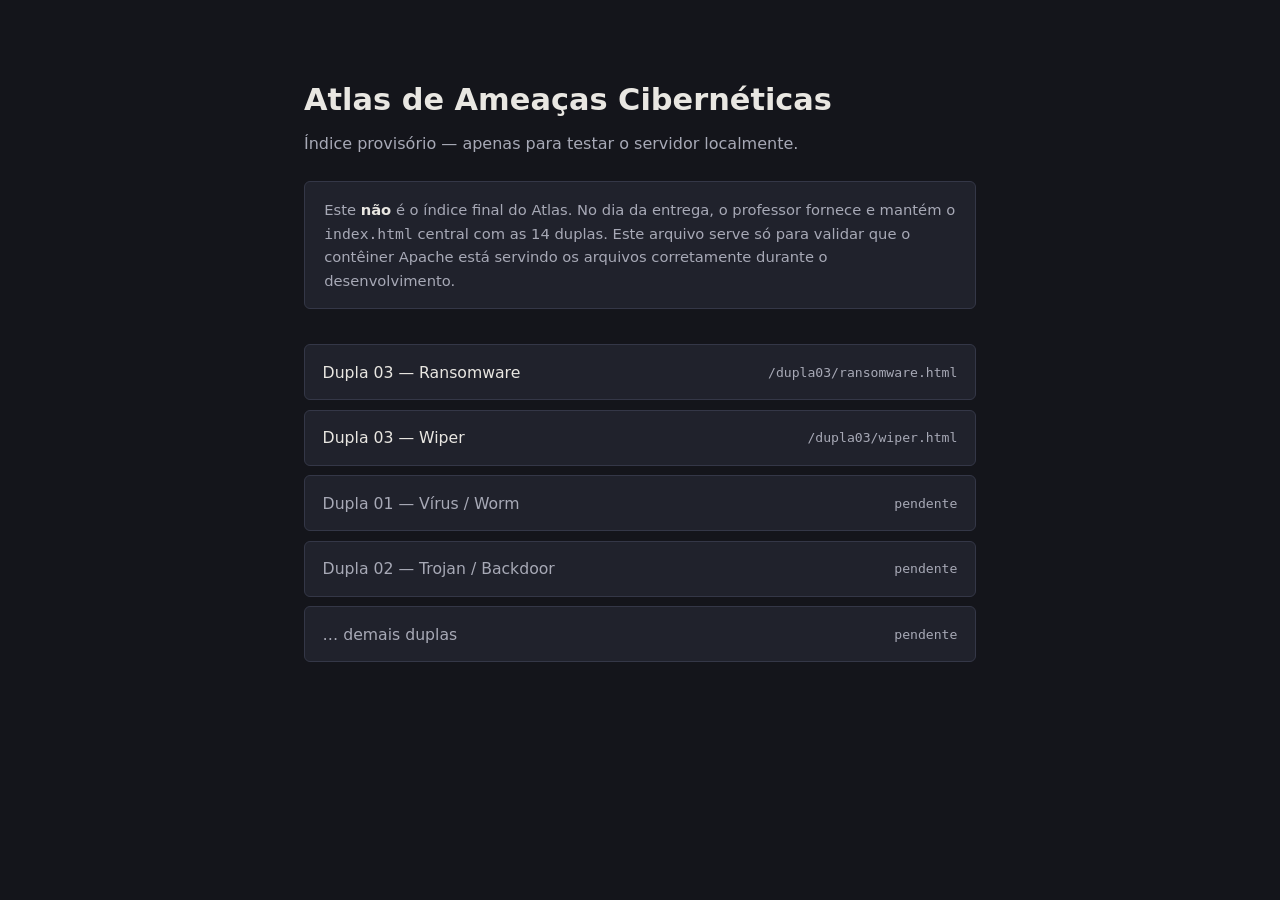
==== atlas-ameacas/index.html @ 4f17b282 "Adicao do docker file" ====
<!DOCTYPE html>
<html lang="pt-BR">
<head>
<meta charset="UTF-8">
<meta name="viewport" content="width=device-width, initial-scale=1.0">
<title>Atlas de Ameaças Cibernéticas — índice provisório</title>
<style>
  :root{--bg:#14151b;--surface:#20222c;--border:#343747;--text:#e9e7e2;--muted:#a7a9b6;--accent:#e8672f;}
  *{box-sizing:border-box;}
  body{margin:0;background:var(--bg);color:var(--text);font-family:"Segoe UI",system-ui,sans-serif;line-height:1.6;}
  .wrap{max-width:720px;margin:0 auto;padding:3.5rem 1.5rem;}
  h1{font-size:1.9rem;margin-bottom:.4rem;}
  p.lede{color:var(--muted);margin-top:0;}
  .note{
    background:var(--surface);border:1px solid var(--border);border-radius:6px;
    padding:1rem 1.2rem;font-size:.92rem;color:var(--muted);margin:1.5rem 0 2.2rem;
  }
  .note b{color:var(--text);}
  ul{list-style:none;padding:0;margin:0;display:grid;gap:.6rem;}
  li{border:1px solid var(--border);border-radius:6px;background:var(--surface);}
  li a{
    display:flex;justify-content:space-between;align-items:center;
    padding:.9rem 1.1rem;color:var(--text);text-decoration:none;font-size:.98rem;
  }
  li a:hover{border-color:var(--accent);}
  li span.tag{color:var(--muted);font-size:.82rem;font-family:monospace;}
  li.disabled a{color:var(--muted);pointer-events:none;}
</style>
</head>
<body>
  <div class="wrap">
    <h1>Atlas de Ameaças Cibernéticas</h1>
    <p class="lede">Índice provisório — apenas para testar o servidor localmente.</p>
    <div class="note">
      Este <b>não</b> é o índice final do Atlas. No dia da entrega, o professor fornece e mantém o
      <code>index.html</code> central com as 14 duplas. Este arquivo serve só para validar que o
      contêiner Apache está servindo os arquivos corretamente durante o desenvolvimento.
    </div>
    <ul>
      <li><a href="dupla03/ransomware.html">Dupla 03 — Ransomware <span class="tag">/dupla03/ransomware.html</span></a></li>
      <li><a href="dupla03/wiper.html">Dupla 03 — Wiper <span class="tag">/dupla03/wiper.html</span></a></li>
      <li class="disabled"><a href="#">Dupla 01 — Vírus / Worm <span class="tag">pendente</span></a></li>
      <li class="disabled"><a href="#">Dupla 02 — Trojan / Backdoor <span class="tag">pendente</span></a></li>
      <li class="disabled"><a href="#">… demais duplas <span class="tag">pendente</span></a></li>
    </ul>
  </div>
</body>
</html>
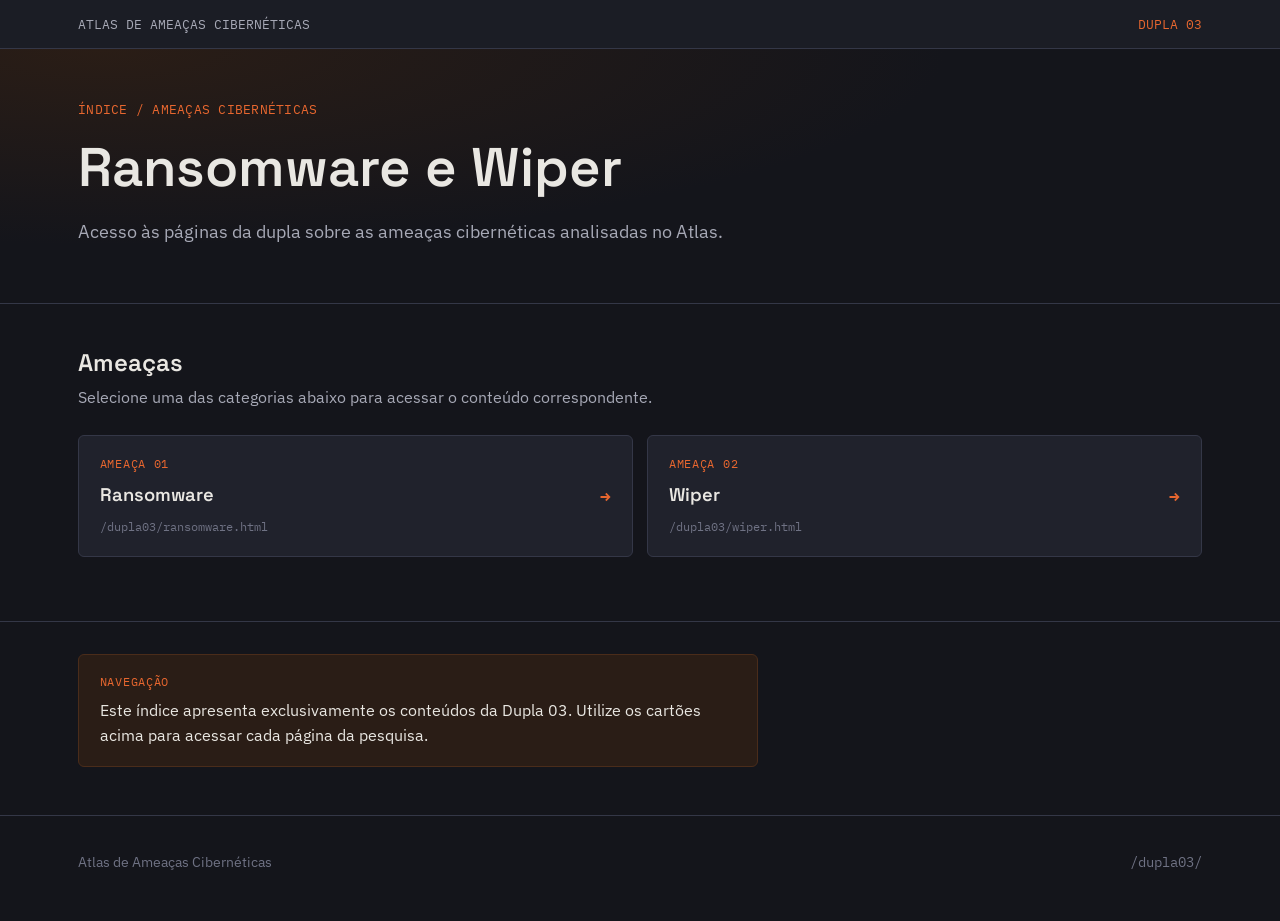
==== commit 52da7db5: "correções na paginação" ====
--- a/atlas-ameacas/index.html
+++ b/atlas-ameacas/index.html
@@ -1,48 +1,432 @@
 <!DOCTYPE html>
 <html lang="pt-BR">
+
 <head>
-<meta charset="UTF-8">
-<meta name="viewport" content="width=device-width, initial-scale=1.0">
-<title>Atlas de Ameaças Cibernéticas — índice provisório</title>
-<style>
-  :root{--bg:#14151b;--surface:#20222c;--border:#343747;--text:#e9e7e2;--muted:#a7a9b6;--accent:#e8672f;}
-  *{box-sizing:border-box;}
-  body{margin:0;background:var(--bg);color:var(--text);font-family:"Segoe UI",system-ui,sans-serif;line-height:1.6;}
-  .wrap{max-width:720px;margin:0 auto;padding:3.5rem 1.5rem;}
-  h1{font-size:1.9rem;margin-bottom:.4rem;}
-  p.lede{color:var(--muted);margin-top:0;}
-  .note{
-    background:var(--surface);border:1px solid var(--border);border-radius:6px;
-    padding:1rem 1.2rem;font-size:.92rem;color:var(--muted);margin:1.5rem 0 2.2rem;
-  }
-  .note b{color:var(--text);}
-  ul{list-style:none;padding:0;margin:0;display:grid;gap:.6rem;}
-  li{border:1px solid var(--border);border-radius:6px;background:var(--surface);}
-  li a{
-    display:flex;justify-content:space-between;align-items:center;
-    padding:.9rem 1.1rem;color:var(--text);text-decoration:none;font-size:.98rem;
-  }
-  li a:hover{border-color:var(--accent);}
-  li span.tag{color:var(--muted);font-size:.82rem;font-family:monospace;}
-  li.disabled a{color:var(--muted);pointer-events:none;}
-</style>
+  <meta charset="UTF-8">
+  <meta name="viewport" content="width=device-width, initial-scale=1.0">
+  <title>Atlas de Ameaças Cibernéticas</title>
+
+  <style>
+    @import url('https://fonts.googleapis.com/css2?family=Space+Grotesk:wght@500;600;700&family=IBM+Plex+Sans:wght@400;500;600&family=IBM+Plex+Mono:wght@400;500&display=swap');
+
+    /* ===== Tokens ===== */
+    :root {
+      --bg: #14151b;
+      --bg-raise: #1b1d25;
+      --surface: #20222c;
+      --surface-2: #262835;
+      --border: #343747;
+
+      --text: #e9e7e2;
+      --text-dim: #a7a9b6;
+      --text-faint: #6f7284;
+
+      --accent: #c2410c;
+      --accent-strong: #e8672f;
+      --accent-soft: #2a1d16;
+      --accent-line: #4a2c1a;
+
+      --font-head: "Space Grotesk", "Segoe UI Semibold", system-ui, sans-serif;
+      --font-body: "IBM Plex Sans", "Segoe UI", system-ui, sans-serif;
+      --font-mono: "IBM Plex Mono", "SFMono-Regular", Consolas, monospace;
+    }
+
+    * {
+      box-sizing: border-box;
+    }
+
+    html {
+      -webkit-text-size-adjust: 100%;
+    }
+
+    body {
+      margin: 0;
+      background: var(--bg);
+      color: var(--text);
+      font-family: var(--font-body);
+      font-size: 16px;
+      line-height: 1.6;
+      -webkit-font-smoothing: antialiased;
+    }
+
+    a {
+      color: var(--accent-strong);
+      text-decoration: none;
+    }
+
+    a:hover {
+      color: var(--text);
+    }
+
+    a:focus-visible {
+      outline: 2px solid var(--accent-strong);
+      outline-offset: 3px;
+    }
+
+    h1,
+    h2,
+    h3 {
+      font-family: var(--font-head);
+      font-weight: 600;
+      color: var(--text);
+      line-height: 1.2;
+      margin: 0;
+    }
+
+    code,
+    .mono {
+      font-family: var(--font-mono);
+    }
+
+    .wrap {
+      max-width: 1180px;
+      margin: 0 auto;
+      padding: 0 1.75rem;
+    }
+
+    /* ===== Top bar ===== */
+
+    .topbar {
+      border-bottom: 1px solid var(--border);
+      background: var(--bg-raise);
+      font-family: var(--font-mono);
+      font-size: .82rem;
+      color: var(--text-dim);
+    }
+
+    .topbar .wrap {
+      display: flex;
+      justify-content: space-between;
+      align-items: center;
+      padding-top: .85rem;
+      padding-bottom: .85rem;
+      gap: 1rem;
+      flex-wrap: wrap;
+    }
+
+    .topbar .label {
+      color: var(--text-faint);
+    }
+
+    .topbar .status {
+      color: var(--accent-strong);
+    }
+
+    /* ===== Hero ===== */
+
+    header.hero {
+      border-bottom: 1px solid var(--border);
+      padding: 3.2rem 0 2.4rem;
+
+      background:
+        radial-gradient(120% 140% at 8% 0%,
+          var(--accent-soft) 0%,
+          transparent 55%),
+        var(--bg);
+    }
+
+    .hero .kicker {
+      font-family: var(--font-mono);
+      font-size: .8rem;
+      letter-spacing: .02em;
+      color: var(--accent-strong);
+      margin-bottom: .9rem;
+    }
+
+    .hero h1 {
+      font-size: clamp(2.1rem, 4vw + .8rem, 3.4rem);
+      max-width: 16ch;
+    }
+
+    .hero .lede {
+      margin-top: 1rem;
+      max-width: 68ch;
+      font-size: 1.15rem;
+      color: var(--text-dim);
+    }
+
+    /* ===== Threat cards ===== */
+
+    .threats {
+      padding: 2.8rem 0 4rem;
+    }
+
+    .threats-header {
+      margin-bottom: 1.5rem;
+    }
+
+    .threats-header h2 {
+      font-size: 1.5rem;
+      margin-bottom: .5rem;
+    }
+
+    .threats-header p {
+      margin: 0;
+      color: var(--text-dim);
+      max-width: 68ch;
+    }
+
+    .card-list {
+      display: grid;
+      grid-template-columns: repeat(2, 1fr);
+      gap: .9rem;
+      margin: 0;
+      padding: 0;
+      list-style: none;
+    }
+
+    .card-list li {
+      background: var(--surface);
+      border: 1px solid var(--border);
+      border-radius: 6px;
+      overflow: hidden;
+      transition: border-color .15s ease, background .15s ease;
+    }
+
+    .card-list li:hover {
+      border-color: var(--accent-line);
+      background: var(--surface-2);
+    }
+
+    .card-list a {
+      display: block;
+      padding: 1.2rem 1.3rem;
+      color: var(--text);
+    }
+
+    .card-list .tag {
+      display: block;
+      font-family: var(--font-mono);
+      font-size: .72rem;
+      color: var(--accent-strong);
+      text-transform: uppercase;
+      letter-spacing: .06em;
+      margin-bottom: .4rem;
+    }
+
+    .card-list .title {
+      display: flex;
+      justify-content: space-between;
+      align-items: center;
+      gap: 1rem;
+      font-family: var(--font-head);
+      font-size: 1.15rem;
+      font-weight: 600;
+    }
+
+    .card-list .path {
+      display: block;
+      margin-top: .55rem;
+      font-family: var(--font-mono);
+      font-size: .74rem;
+      color: var(--text-faint);
+    }
+
+    .card-list .arrow {
+      color: var(--accent-strong);
+      font-family: var(--font-mono);
+      font-size: 1.1rem;
+    }
+
+    /* ===== Info ===== */
+
+    .info {
+      border-top: 1px solid var(--border);
+      padding: 2rem 0 3rem;
+    }
+
+    .info-box {
+      max-width: 68ch;
+      border: 1px solid var(--accent-line);
+      background: var(--accent-soft);
+      border-radius: 6px;
+      padding: 1.1rem 1.3rem;
+    }
+
+    .info-box .tag {
+      font-family: var(--font-mono);
+      font-size: .72rem;
+      color: var(--accent-strong);
+      text-transform: uppercase;
+      letter-spacing: .06em;
+      display: block;
+      margin-bottom: .4rem;
+    }
+
+    .info-box p {
+      margin: 0;
+      color: var(--text);
+    }
+
+    /* ===== Footer ===== */
+
+    footer.site {
+      border-top: 1px solid var(--border);
+      padding: 2.2rem 0 3rem;
+      color: var(--text-faint);
+      font-size: .85rem;
+    }
+
+    footer.site .foot-row {
+      display: flex;
+      justify-content: space-between;
+      flex-wrap: wrap;
+      gap: 1rem;
+      align-items: center;
+    }
+
+    footer.site .mono {
+      font-family: var(--font-mono);
+    }
+
+    /* ===== Responsive ===== */
+
+    @media (max-width:700px) {
+      .card-list {
+        grid-template-columns: 1fr;
+      }
+
+      .hero h1 {
+        max-width: none;
+      }
+    }
+
+    @media (max-width:520px) {
+      .wrap {
+        padding: 0 1.1rem;
+      }
+
+      header.hero {
+        padding: 2.4rem 0 2rem;
+      }
+
+      .hero h1 {
+        font-size: 2.2rem;
+      }
+
+      .card-list .title {
+        font-size: 1.05rem;
+      }
+    }
+  </style>
 </head>
+
 <body>
-  <div class="wrap">
-    <h1>Atlas de Ameaças Cibernéticas</h1>
-    <p class="lede">Índice provisório — apenas para testar o servidor localmente.</p>
-    <div class="note">
-      Este <b>não</b> é o índice final do Atlas. No dia da entrega, o professor fornece e mantém o
-      <code>index.html</code> central com as 14 duplas. Este arquivo serve só para validar que o
-      contêiner Apache está servindo os arquivos corretamente durante o desenvolvimento.
+
+  <!-- ===== Top bar ===== -->
+
+  <div class="topbar">
+    <div class="wrap">
+      <span>ATLAS DE AMEAÇAS CIBERNÉTICAS</span>
+      <span class="status">DUPLA 03</span>
     </div>
-    <ul>
-      <li><a href="dupla03/ransomware.html">Dupla 03 — Ransomware <span class="tag">/dupla03/ransomware.html</span></a></li>
-      <li><a href="dupla03/wiper.html">Dupla 03 — Wiper <span class="tag">/dupla03/wiper.html</span></a></li>
-      <li class="disabled"><a href="#">Dupla 01 — Vírus / Worm <span class="tag">pendente</span></a></li>
-      <li class="disabled"><a href="#">Dupla 02 — Trojan / Backdoor <span class="tag">pendente</span></a></li>
-      <li class="disabled"><a href="#">… demais duplas <span class="tag">pendente</span></a></li>
-    </ul>
   </div>
+
+
+  <!-- ===== Hero ===== -->
+
+  <header class="hero">
+    <div class="wrap">
+
+      <div class="kicker">ÍNDICE / AMEAÇAS CIBERNÉTICAS</div>
+
+      <h1>Ransomware e Wiper</h1>
+
+      <p class="lede">
+        Acesso às páginas da dupla sobre as ameaças cibernéticas
+        analisadas no Atlas.
+      </p>
+
+    </div>
+  </header>
+
+
+  <!-- ===== Threats ===== -->
+
+  <main class="threats">
+    <div class="wrap">
+
+      <div class="threats-header">
+        <h2>Ameaças</h2>
+        <p>
+          Selecione uma das categorias abaixo para acessar o conteúdo
+          correspondente.
+        </p>
+      </div>
+
+      <ul class="card-list">
+
+        <li>
+          <a href="dupla03/ransomware.html">
+
+            <span class="tag">Ameaça 01</span>
+
+            <span class="title">
+              Ransomware
+              <span class="arrow">→</span>
+            </span>
+
+            <span class="path">
+              /dupla03/ransomware.html
+            </span>
+
+          </a>
+        </li>
+
+        <li>
+          <a href="dupla03/wiper.html">
+
+            <span class="tag">Ameaça 02</span>
+
+            <span class="title">
+              Wiper
+              <span class="arrow">→</span>
+            </span>
+
+            <span class="path">
+              /dupla03/wiper.html
+            </span>
+
+          </a>
+        </li>
+
+      </ul>
+
+    </div>
+  </main>
+
+
+  <!-- ===== Info ===== -->
+
+  <section class="info">
+    <div class="wrap">
+
+      <div class="info-box">
+        <span class="tag">Navegação</span>
+
+        <p>
+          Este índice apresenta exclusivamente os conteúdos da Dupla 03.
+          Utilize os cartões acima para acessar cada página da pesquisa.
+        </p>
+      </div>
+
+    </div>
+  </section>
+
+
+  <!-- ===== Footer ===== -->
+
+  <footer class="site">
+    <div class="wrap">
+
+      <div class="foot-row">
+        <span>Atlas de Ameaças Cibernéticas</span>
+        <span class="mono">/dupla03/</span>
+      </div>
+
+    </div>
+  </footer>
+
 </body>
-</html>
+
+</html>
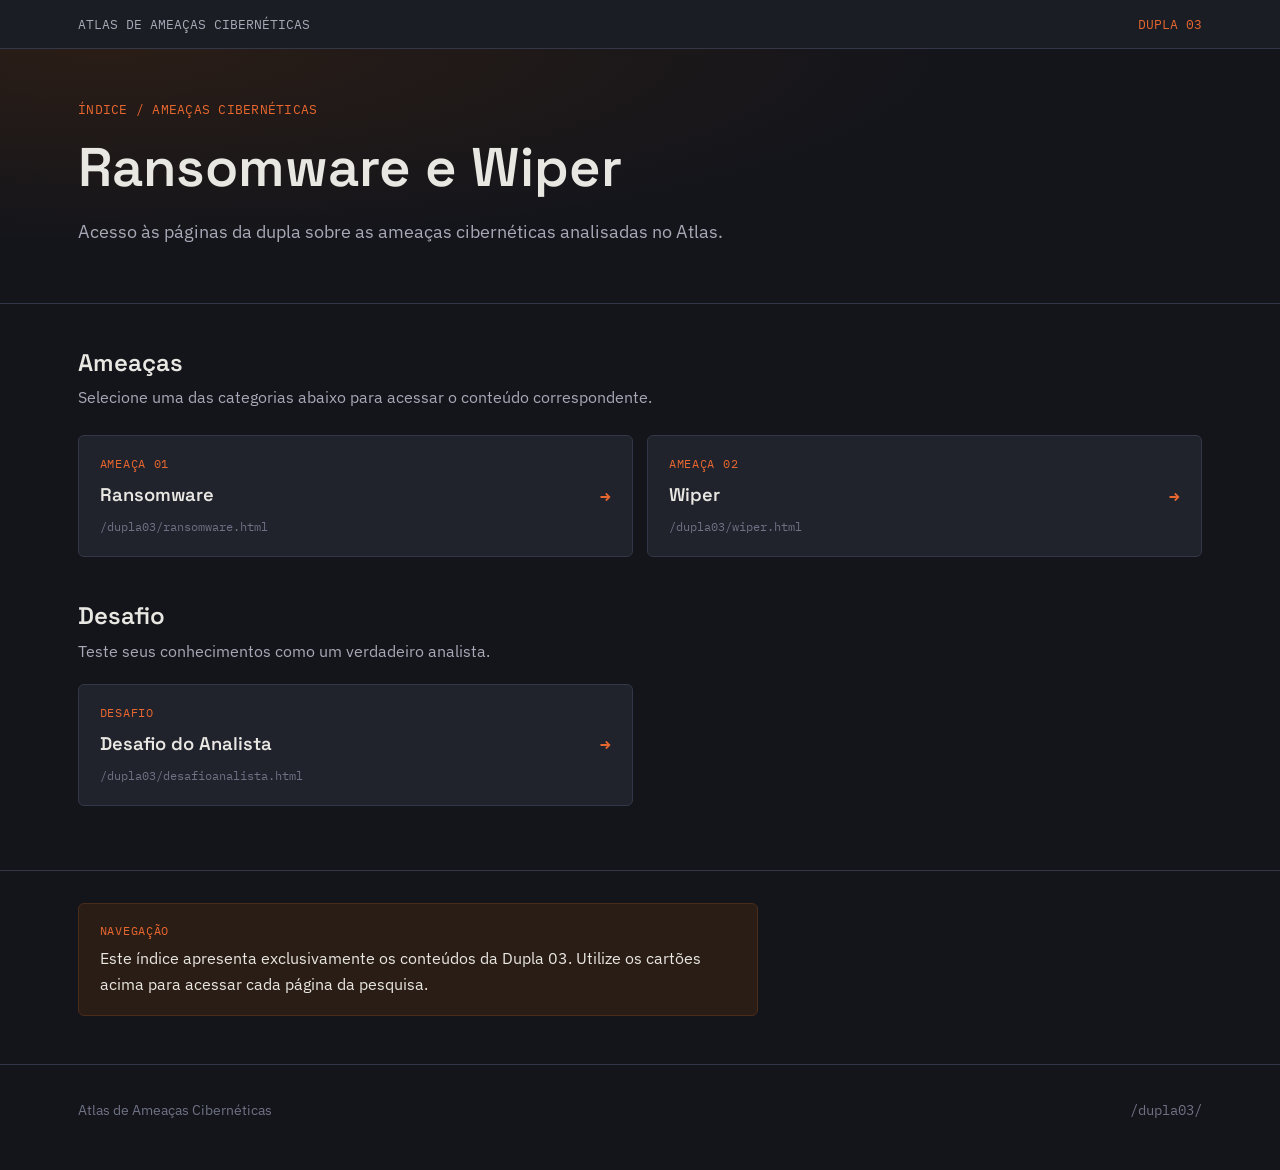
==== commit a7af8d82: "Desafio do Analista" ====
--- a/atlas-ameacas/index.html
+++ b/atlas-ameacas/index.html
@@ -10,13 +10,13 @@
     @import url('https://fonts.googleapis.com/css2?family=Space+Grotesk:wght@500;600;700&family=IBM+Plex+Sans:wght@400;500;600&family=IBM+Plex+Mono:wght@400;500&display=swap');
 
     /* ===== Tokens ===== */
+
     :root {
       --bg: #14151b;
       --bg-raise: #1b1d25;
       --surface: #20222c;
       --surface-2: #262835;
       --border: #343747;
-
       --text: #e9e7e2;
       --text-dim: #a7a9b6;
       --text-faint: #6f7284;
@@ -117,11 +117,12 @@
     header.hero {
       border-bottom: 1px solid var(--border);
       padding: 3.2rem 0 2.4rem;
-
       background:
-        radial-gradient(120% 140% at 8% 0%,
+        radial-gradient(
+          120% 140% at 8% 0%,
           var(--accent-soft) 0%,
-          transparent 55%),
+          transparent 55%
+        ),
         var(--bg);
     }
 
@@ -228,6 +229,22 @@
       font-size: 1.1rem;
     }
 
+    /* ===== Challenge ===== */
+
+    .challenge {
+      margin-top: 2.8rem;
+    }
+
+    .challenge h2 {
+      font-size: 1.5rem;
+      margin-bottom: .5rem;
+    }
+
+    .challenge > p {
+      margin: 0 0 1.2rem;
+      color: var(--text-dim);
+    }
+
     /* ===== Info ===== */
 
     .info {
@@ -281,7 +298,7 @@
 
     /* ===== Responsive ===== */
 
-    @media (max-width:700px) {
+    @media (max-width: 700px) {
       .card-list {
         grid-template-columns: 1fr;
       }
@@ -291,7 +308,7 @@
       }
     }
 
-    @media (max-width:520px) {
+    @media (max-width: 520px) {
       .wrap {
         padding: 0 1.1rem;
       }
@@ -328,9 +345,13 @@
   <header class="hero">
     <div class="wrap">
 
-      <div class="kicker">ÍNDICE / AMEAÇAS CIBERNÉTICAS</div>
-
-      <h1>Ransomware e Wiper</h1>
+      <div class="kicker">
+        ÍNDICE / AMEAÇAS CIBERNÉTICAS
+      </div>
+
+      <h1>
+        Ransomware e Wiper
+      </h1>
 
       <p class="lede">
         Acesso às páginas da dupla sobre as ameaças cibernéticas
@@ -344,22 +365,31 @@
   <!-- ===== Threats ===== -->
 
   <main class="threats">
+
     <div class="wrap">
 
       <div class="threats-header">
-        <h2>Ameaças</h2>
+
+        <h2>
+          Ameaças
+        </h2>
+
         <p>
           Selecione uma das categorias abaixo para acessar o conteúdo
           correspondente.
         </p>
+
       </div>
+
 
       <ul class="card-list">
 
         <li>
           <a href="dupla03/ransomware.html">
 
-            <span class="tag">Ameaça 01</span>
+            <span class="tag">
+              Ameaça 01
+            </span>
 
             <span class="title">
               Ransomware
@@ -373,10 +403,13 @@
           </a>
         </li>
 
+
         <li>
           <a href="dupla03/wiper.html">
 
-            <span class="tag">Ameaça 02</span>
+            <span class="tag">
+              Ameaça 02
+            </span>
 
             <span class="title">
               Wiper
@@ -392,41 +425,95 @@
 
       </ul>
 
+
+      <!-- ===== Desafio ===== -->
+
+      <div class="challenge">
+
+        <h2>
+          Desafio
+        </h2>
+
+        <p>
+          Teste seus conhecimentos como um verdadeiro analista.
+        </p>
+
+        <ul class="card-list">
+
+          <li>
+            <a href="dupla03/desafioanalista.html">
+
+              <span class="tag">
+                Desafio
+              </span>
+
+              <span class="title">
+                Desafio do Analista
+                <span class="arrow">→</span>
+              </span>
+
+              <span class="path">
+                /dupla03/desafioanalista.html
+              </span>
+
+            </a>
+          </li>
+
+        </ul>
+
+      </div>
+
     </div>
+
   </main>
 
 
   <!-- ===== Info ===== -->
 
   <section class="info">
+
     <div class="wrap">
 
       <div class="info-box">
-        <span class="tag">Navegação</span>
+
+        <span class="tag">
+          Navegação
+        </span>
 
         <p>
           Este índice apresenta exclusivamente os conteúdos da Dupla 03.
           Utilize os cartões acima para acessar cada página da pesquisa.
         </p>
+
       </div>
 
     </div>
+
   </section>
 
 
   <!-- ===== Footer ===== -->
 
   <footer class="site">
+
     <div class="wrap">
 
       <div class="foot-row">
-        <span>Atlas de Ameaças Cibernéticas</span>
-        <span class="mono">/dupla03/</span>
+
+        <span>
+          Atlas de Ameaças Cibernéticas
+        </span>
+
+        <span class="mono">
+          /dupla03/
+        </span>
+
       </div>
 
     </div>
+
   </footer>
 
 </body>
 
-</html>+</html>
